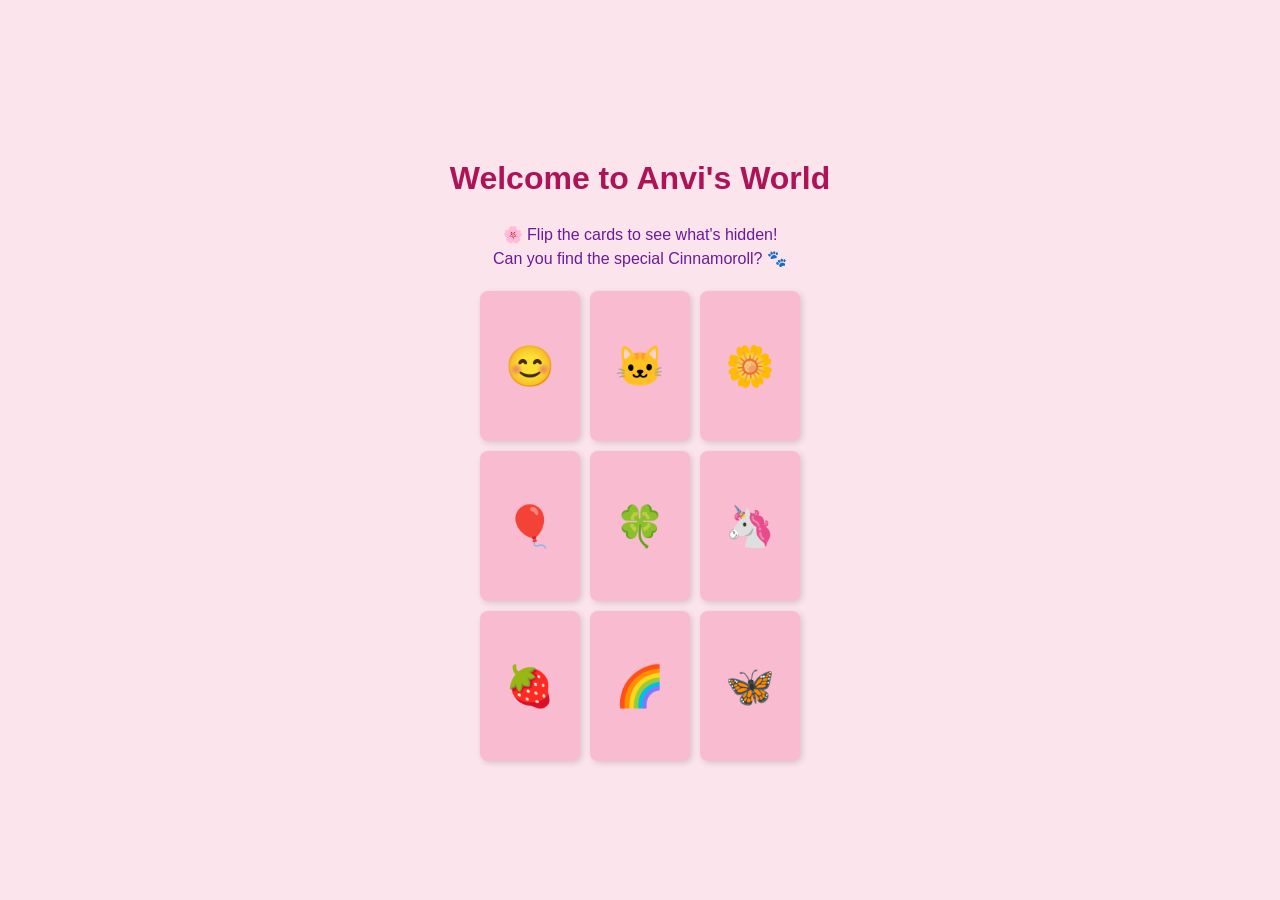
==== index.html @ c3a2f877 "Update index.html: add game instructions, Cinnamoroll center card, improved styling Co-authored-by: " ====
<!DOCTYPE html>
<html lang="en">
<head>
    <meta charset="UTF-8">
    <meta name="viewport" content="width=device-width, initial-scale=1.0">
    <title>Welcome to Anvi's World</title>
    <style>
        body {
            display: flex;
            flex-direction: column;
            align-items: center;
            justify-content: center;
            min-height: 100vh;
            margin: 0;
            padding: 20px;
            box-sizing: border-box;
            font-family: Arial, sans-serif;
            background-color: #fce4ec;
        }
        h1 {
            margin-bottom: 10px;
            text-align: center;
            color: #ad1457;
        }
        .instructions {
            margin-bottom: 20px;
            font-size: 16px;
            color: #6a1b9a;
            text-align: center;
            max-width: 360px;
            line-height: 1.5;
        }
        .grid {
            display: grid;
            grid-template-columns: repeat(3, 1fr);
            grid-gap: 10px;
        }
        .card {
            position: relative;
            width: 100px;
            height: 150px;
            perspective: 1000px;
            cursor: pointer;
        }
        .card-inner {
            position: absolute;
            width: 100%;
            height: 100%;
            transform-style: preserve-3d;
            transition: transform 0.6s;
        }
        .card:hover .card-inner {
            transform: rotateY(180deg);
        }
        .card-front, .card-back {
            position: absolute;
            width: 100%;
            height: 100%;
            backface-visibility: hidden;
            display: flex;
            justify-content: center;
            align-items: center;
            font-size: 40px;
            border-radius: 8px;
        }
        .card-front {
            background-color: #f8bbd0;
            box-shadow: 2px 2px 6px rgba(0,0,0,0.15);
        }
        .card-back {
            background-color: #fff;
            transform: rotateY(180deg);
            justify-content: center;
        }
        .gif {
            width: 80%;
            height: auto;
        }
        @media (max-width: 400px) {
            .card {
                width: 80px;
                height: 120px;
            }
            .card-front, .card-back {
                font-size: 30px;
            }
            .instructions {
                font-size: 14px;
            }
        }
    </style>
</head>
<body>
    <h1>Welcome to Anvi's World</h1>
    <p class="instructions">🌸 Flip the cards to see what's hidden!<br>Can you find the special Cinnamoroll? 🐾</p>
    <div class="grid">
        <div class="card">
            <div class="card-inner">
                <div class="card-front">😊</div>
                <div class="card-back"><img class="gif" src="https://media.giphy.com/media/Vuw9m5wXviFIQ/giphy.gif" alt="Rickroll GIF" width="80" height="80"></div>
            </div>
        </div>
        <div class="card"><div class="card-inner"><div class="card-front">🐱</div><div class="card-back">😄</div></div></div>
        <div class="card"><div class="card-inner"><div class="card-front">🌼</div><div class="card-back">🌟</div></div></div>
        <div class="card"><div class="card-inner"><div class="card-front">🎈</div><div class="card-back">💖</div></div></div>
        <div class="card"><div class="card-inner"><div class="card-front">🍀</div><div class="card-back"><img class="gif" src="https://media.giphy.com/media/sIIhZliB2McAo/giphy.gif" alt="Cinnamoroll GIF" width="80" height="80"></div></div></div>
        <div class="card"><div class="card-inner"><div class="card-front">🦄</div><div class="card-back">🍭</div></div></div>
        <div class="card"><div class="card-inner"><div class="card-front">🍓</div><div class="card-back">🐸</div></div></div>
        <div class="card"><div class="card-inner"><div class="card-front">🌈</div><div class="card-back">🍿</div></div></div>
        <div class="card"><div class="card-inner"><div class="card-front">🦋</div><div class="card-back">🌷</div></div></div>
    </div>
</body>
</html>
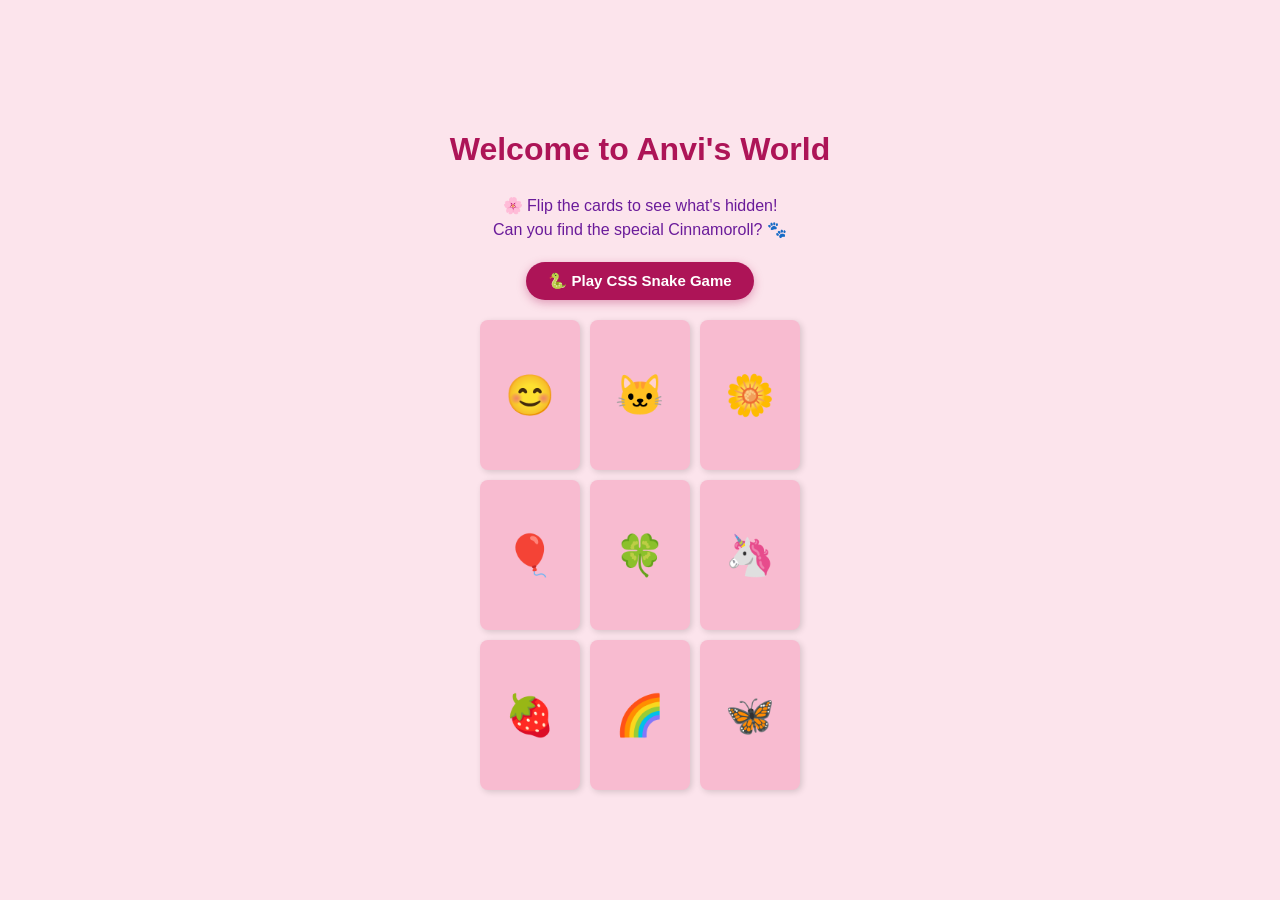
==== commit 21e76264: "feat: add pure CSS snake game (snake.html) and link from index.html Co-authored-by: anoop-harhare <1" ====
--- a/index.html
+++ b/index.html
@@ -88,11 +88,28 @@
                 font-size: 14px;
             }
         }
+        .snake-btn {
+            display: inline-block;
+            margin-bottom: 20px;
+            padding: 10px 22px;
+            background: #ad1457;
+            color: #fff;
+            text-decoration: none;
+            border-radius: 24px;
+            font-weight: bold;
+            font-size: 15px;
+            box-shadow: 0 3px 10px rgba(173,20,87,.35);
+        }
+        .snake-btn:hover {
+            background: #880e4f;
+        }
     </style>
 </head>
 <body>
     <h1>Welcome to Anvi's World</h1>
     <p class="instructions">🌸 Flip the cards to see what's hidden!<br>Can you find the special Cinnamoroll? 🐾</p>
+    <a href="snake.html" class="snake-btn">🐍 Play CSS Snake Game</a>
+
     <div class="grid">
         <div class="card">
             <div class="card-inner">
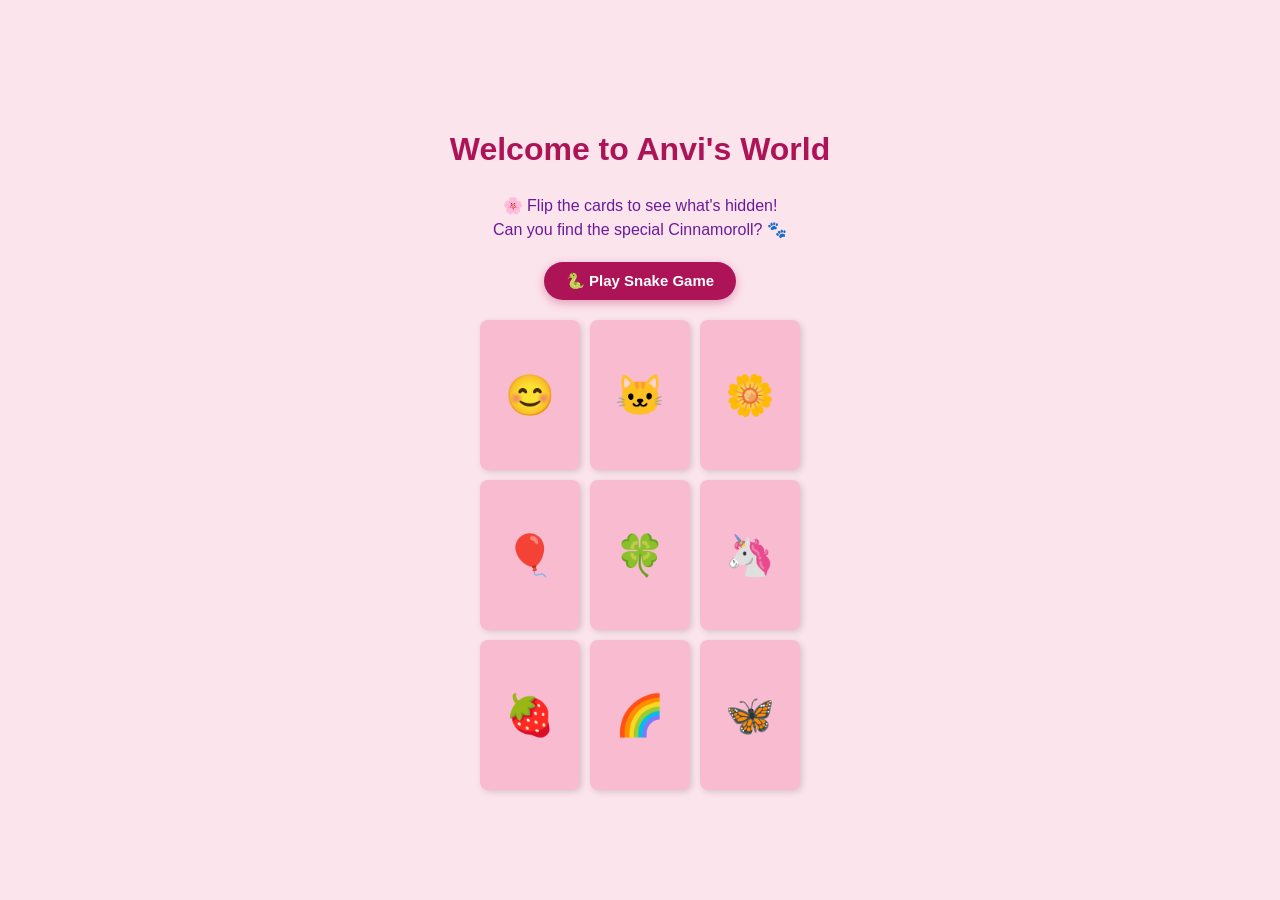
==== commit f70585a3: "Replace CSS snake animation with interactive JavaScript canvas snake game Co-authored-by: anoop-harh" ====
--- a/index.html
+++ b/index.html
@@ -108,7 +108,7 @@
 <body>
     <h1>Welcome to Anvi's World</h1>
     <p class="instructions">🌸 Flip the cards to see what's hidden!<br>Can you find the special Cinnamoroll? 🐾</p>
-    <a href="snake.html" class="snake-btn">🐍 Play CSS Snake Game</a>
+    <a href="snake.html" class="snake-btn">🐍 Play Snake Game</a>
 
     <div class="grid">
         <div class="card">
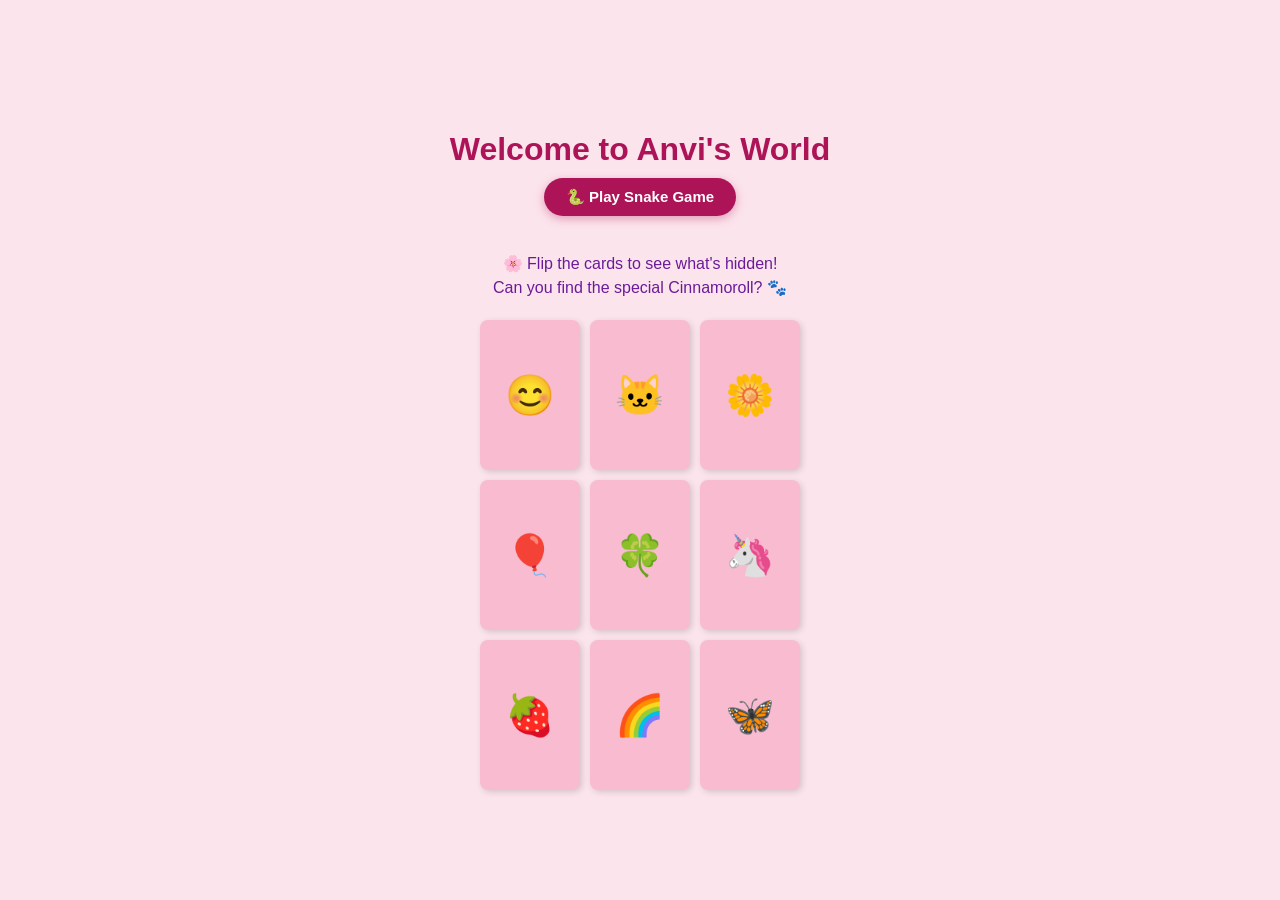
==== commit 94847d95: "move button up" ====
--- a/index.html
+++ b/index.html
@@ -107,8 +107,8 @@
 </head>
 <body>
     <h1>Welcome to Anvi's World</h1>
+    <a href="snake.html" class="snake-btn">🐍 Play Snake Game</a>
     <p class="instructions">🌸 Flip the cards to see what's hidden!<br>Can you find the special Cinnamoroll? 🐾</p>
-    <a href="snake.html" class="snake-btn">🐍 Play Snake Game</a>
 
     <div class="grid">
         <div class="card">
@@ -127,4 +127,4 @@
         <div class="card"><div class="card-inner"><div class="card-front">🦋</div><div class="card-back">🌷</div></div></div>
     </div>
 </body>
-</html>+</html>
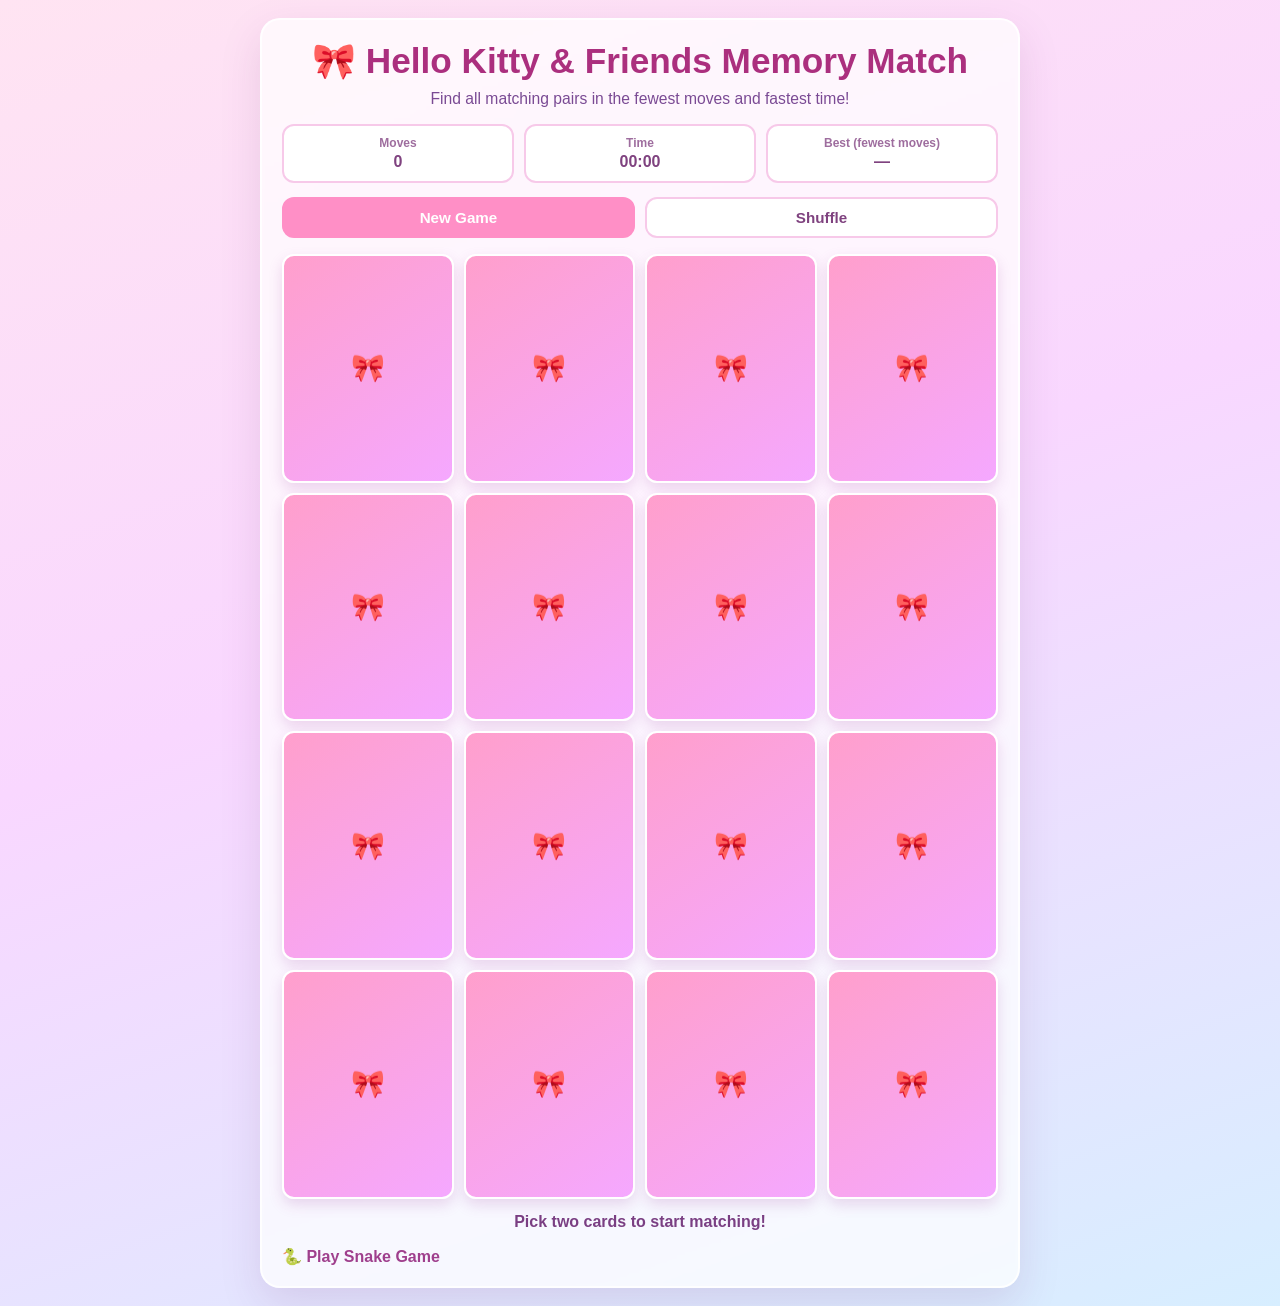
==== commit c8a697f7: "add" ====
--- a/index.html
+++ b/index.html
@@ -3,128 +3,432 @@
 <head>
     <meta charset="UTF-8">
     <meta name="viewport" content="width=device-width, initial-scale=1.0">
-    <title>Welcome to Anvi's World</title>
+    <title>Hello Kitty & Friends Memory Match</title>
     <style>
+        :root {
+            color-scheme: light;
+        }
+
+        * {
+            box-sizing: border-box;
+        }
+
         body {
+            margin: 0;
+            min-height: 100vh;
+            font-family: "Trebuchet MS", Arial, sans-serif;
+            background: linear-gradient(160deg, #ffe4f2 0%, #f9d7ff 45%, #d7eeff 100%);
+            color: #6f2d6f;
+            display: flex;
+            justify-content: center;
+            padding: 18px;
+        }
+
+        .app {
+            width: 100%;
+            max-width: 760px;
+        }
+
+        .card-shell {
+            background: rgba(255, 255, 255, 0.72);
+            border: 2px solid rgba(255, 255, 255, 0.85);
+            border-radius: 20px;
+            padding: 20px;
+            box-shadow: 0 16px 40px rgba(125, 62, 125, 0.15);
+            backdrop-filter: blur(2px);
+        }
+
+        h1 {
+            margin: 0;
+            text-align: center;
+            font-size: clamp(1.6rem, 3vw, 2.2rem);
+            color: #ab2f7e;
+        }
+
+        .subtitle {
+            margin: 8px 0 16px;
+            text-align: center;
+            color: #7a4a94;
+            font-size: 0.98rem;
+        }
+
+        .controls {
+            display: grid;
+            grid-template-columns: repeat(3, minmax(0, 1fr));
+            gap: 10px;
+            margin-bottom: 14px;
+        }
+
+        .stat, .btn {
+            background: #ffffff;
+            border: 2px solid #f7c9e9;
+            border-radius: 12px;
+            padding: 10px;
+            text-align: center;
+            font-weight: 700;
+            color: #7f427f;
+        }
+
+        .stat small {
+            display: block;
+            font-size: 0.75rem;
+            color: #9e6d9e;
+            margin-bottom: 3px;
+        }
+
+        .actions {
+            display: flex;
+            gap: 10px;
+            margin-bottom: 16px;
+        }
+
+        .btn {
+            cursor: pointer;
+            transition: transform 0.15s ease, box-shadow 0.15s ease;
+            font-size: 0.95rem;
+        }
+
+        .btn:hover {
+            transform: translateY(-1px);
+            box-shadow: 0 6px 14px rgba(138, 66, 138, 0.14);
+        }
+
+        .btn.primary {
+            background: #ff8fc6;
+            border-color: #ff8fc6;
+            color: white;
+            flex: 1;
+        }
+
+        .btn.secondary {
+            background: #fff;
+            flex: 1;
+        }
+
+        .board {
+            display: grid;
+            grid-template-columns: repeat(4, minmax(0, 1fr));
+            gap: 10px;
+        }
+
+        .memory-card {
+            position: relative;
+            aspect-ratio: 3 / 4;
+            border: 0;
+            padding: 0;
+            background: transparent;
+            cursor: pointer;
+            perspective: 900px;
+        }
+
+        .memory-card:disabled {
+            cursor: default;
+        }
+
+        .memory-inner {
+            position: absolute;
+            inset: 0;
+            transition: transform 0.45s ease;
+            transform-style: preserve-3d;
+        }
+
+        .memory-card.is-flipped .memory-inner,
+        .memory-card.is-matched .memory-inner {
+            transform: rotateY(180deg);
+        }
+
+        .face {
+            position: absolute;
+            inset: 0;
+            border-radius: 12px;
             display: flex;
             flex-direction: column;
             align-items: center;
             justify-content: center;
-            min-height: 100vh;
-            margin: 0;
-            padding: 20px;
-            box-sizing: border-box;
-            font-family: Arial, sans-serif;
-            background-color: #fce4ec;
-        }
-        h1 {
-            margin-bottom: 10px;
+            backface-visibility: hidden;
+            user-select: none;
+        }
+
+        .front {
+            background: linear-gradient(145deg, #ff9fcc 0%, #f5a8ff 100%);
+            color: white;
+            font-size: 1.7rem;
+            border: 2px solid #fff;
+            box-shadow: 0 6px 14px rgba(164, 77, 164, 0.2);
+        }
+
+        .back {
+            transform: rotateY(180deg);
+            background: #fff;
+            border: 2px solid #f4c8e5;
+            color: #7f427f;
+            padding: 6px;
+            gap: 4px;
+        }
+
+        .char-emoji {
+            font-size: 1.6rem;
+        }
+
+        .char-name {
+            font-size: 0.68rem;
+            font-weight: 700;
             text-align: center;
-            color: #ad1457;
-        }
-        .instructions {
-            margin-bottom: 20px;
-            font-size: 16px;
-            color: #6a1b9a;
+            line-height: 1.1;
+        }
+
+        .memory-card.is-matched .back {
+            border-color: #8edfb8;
+            background: #eefcf5;
+        }
+
+        .status {
+            min-height: 24px;
+            margin-top: 14px;
             text-align: center;
-            max-width: 360px;
-            line-height: 1.5;
-        }
-        .grid {
-            display: grid;
-            grid-template-columns: repeat(3, 1fr);
-            grid-gap: 10px;
-        }
-        .card {
-            position: relative;
-            width: 100px;
-            height: 150px;
-            perspective: 1000px;
-            cursor: pointer;
-        }
-        .card-inner {
-            position: absolute;
-            width: 100%;
-            height: 100%;
-            transform-style: preserve-3d;
-            transition: transform 0.6s;
-        }
-        .card:hover .card-inner {
-            transform: rotateY(180deg);
-        }
-        .card-front, .card-back {
-            position: absolute;
-            width: 100%;
-            height: 100%;
-            backface-visibility: hidden;
-            display: flex;
-            justify-content: center;
-            align-items: center;
-            font-size: 40px;
-            border-radius: 8px;
-        }
-        .card-front {
-            background-color: #f8bbd0;
-            box-shadow: 2px 2px 6px rgba(0,0,0,0.15);
-        }
-        .card-back {
-            background-color: #fff;
-            transform: rotateY(180deg);
-            justify-content: center;
-        }
-        .gif {
-            width: 80%;
-            height: auto;
-        }
-        @media (max-width: 400px) {
-            .card {
-                width: 80px;
-                height: 120px;
-            }
-            .card-front, .card-back {
-                font-size: 30px;
-            }
-            .instructions {
-                font-size: 14px;
-            }
-        }
-        .snake-btn {
+            font-weight: 700;
+            color: #7a3f83;
+        }
+
+        .snake-link {
             display: inline-block;
-            margin-bottom: 20px;
-            padding: 10px 22px;
-            background: #ad1457;
-            color: #fff;
+            margin-top: 10px;
+            color: #9f3f8d;
             text-decoration: none;
-            border-radius: 24px;
-            font-weight: bold;
-            font-size: 15px;
-            box-shadow: 0 3px 10px rgba(173,20,87,.35);
-        }
-        .snake-btn:hover {
-            background: #880e4f;
+            font-weight: 700;
+        }
+
+        .snake-link:hover {
+            text-decoration: underline;
+        }
+
+        @media (max-width: 560px) {
+            .controls {
+                grid-template-columns: 1fr;
+            }
+
+            .board {
+                grid-template-columns: repeat(3, minmax(0, 1fr));
+            }
+
+            .char-name {
+                font-size: 0.62rem;
+            }
         }
     </style>
 </head>
 <body>
-    <h1>Welcome to Anvi's World</h1>
-    <a href="snake.html" class="snake-btn">🐍 Play Snake Game</a>
-    <p class="instructions">🌸 Flip the cards to see what's hidden!<br>Can you find the special Cinnamoroll? 🐾</p>
-
-    <div class="grid">
-        <div class="card">
-            <div class="card-inner">
-                <div class="card-front">😊</div>
-                <div class="card-back"><img class="gif" src="https://media.giphy.com/media/Vuw9m5wXviFIQ/giphy.gif" alt="Rickroll GIF" width="80" height="80"></div>
+    <main class="app">
+        <section class="card-shell">
+            <h1>🎀 Hello Kitty & Friends Memory Match</h1>
+            <p class="subtitle">Find all matching pairs in the fewest moves and fastest time!</p>
+
+            <div class="controls" aria-live="polite">
+                <div class="stat"><small>Moves</small><span id="move-count">0</span></div>
+                <div class="stat"><small>Time</small><span id="time-count">00:00</span></div>
+                <div class="stat"><small>Best (fewest moves)</small><span id="best-score">—</span></div>
             </div>
-        </div>
-        <div class="card"><div class="card-inner"><div class="card-front">🐱</div><div class="card-back">😄</div></div></div>
-        <div class="card"><div class="card-inner"><div class="card-front">🌼</div><div class="card-back">🌟</div></div></div>
-        <div class="card"><div class="card-inner"><div class="card-front">🎈</div><div class="card-back">💖</div></div></div>
-        <div class="card"><div class="card-inner"><div class="card-front">🍀</div><div class="card-back"><img class="gif" src="https://media.giphy.com/media/sIIhZliB2McAo/giphy.gif" alt="Cinnamoroll GIF" width="80" height="80"></div></div></div>
-        <div class="card"><div class="card-inner"><div class="card-front">🦄</div><div class="card-back">🍭</div></div></div>
-        <div class="card"><div class="card-inner"><div class="card-front">🍓</div><div class="card-back">🐸</div></div></div>
-        <div class="card"><div class="card-inner"><div class="card-front">🌈</div><div class="card-back">🍿</div></div></div>
-        <div class="card"><div class="card-inner"><div class="card-front">🦋</div><div class="card-back">🌷</div></div></div>
-    </div>
+
+            <div class="actions">
+                <button class="btn primary" id="new-game-btn" type="button">New Game</button>
+                <button class="btn secondary" id="shuffle-btn" type="button">Shuffle</button>
+            </div>
+
+            <div id="memory-board" class="board" role="grid" aria-label="Memory match game board"></div>
+            <div id="status" class="status" aria-live="polite"></div>
+            <a href="snake.html" class="snake-link">🐍 Play Snake Game</a>
+        </section>
+    </main>
+
+    <script>
+        const characters = [
+            { id: "hello-kitty", name: "Hello Kitty", emoji: "🎀" },
+            { id: "my-melody", name: "My Melody", emoji: "🩷" },
+            { id: "kuromi", name: "Kuromi", emoji: "💜" },
+            { id: "cinnamoroll", name: "Cinnamoroll", emoji: "☁️" },
+            { id: "pochacco", name: "Pochacco", emoji: "⚽" },
+            { id: "badtz-maru", name: "Badtz-Maru", emoji: "🐧" },
+            { id: "keroppi", name: "Keroppi", emoji: "🐸" },
+            { id: "pompompurin", name: "Pompompurin", emoji: "🍮" }
+        ];
+
+        const boardElement = document.getElementById("memory-board");
+        const movesElement = document.getElementById("move-count");
+        const timeElement = document.getElementById("time-count");
+        const bestElement = document.getElementById("best-score");
+        const statusElement = document.getElementById("status");
+        const newGameButton = document.getElementById("new-game-btn");
+        const shuffleButton = document.getElementById("shuffle-btn");
+
+        let cards = [];
+        let firstCard = null;
+        let secondCard = null;
+        let lockBoard = false;
+        let moves = 0;
+        let matches = 0;
+        let timerId = null;
+        let secondsElapsed = 0;
+        let hasStarted = false;
+
+        function shuffleArray(array) {
+            const shuffled = [...array];
+            for (let i = shuffled.length - 1; i > 0; i -= 1) {
+                const randomIndex = Math.floor(Math.random() * (i + 1));
+                [shuffled[i], shuffled[randomIndex]] = [shuffled[randomIndex], shuffled[i]];
+            }
+            return shuffled;
+        }
+
+        function formatTime(totalSeconds) {
+            const mins = String(Math.floor(totalSeconds / 60)).padStart(2, "0");
+            const secs = String(totalSeconds % 60).padStart(2, "0");
+            return `${mins}:${secs}`;
+        }
+
+        function updateStats() {
+            movesElement.textContent = String(moves);
+            timeElement.textContent = formatTime(secondsElapsed);
+        }
+
+        function startTimer() {
+            if (timerId) return;
+            timerId = setInterval(() => {
+                secondsElapsed += 1;
+                updateStats();
+            }, 1000);
+        }
+
+        function stopTimer() {
+            clearInterval(timerId);
+            timerId = null;
+        }
+
+        function setBestScoreIfNeeded() {
+            const key = "hello-kitty-memory-best";
+            const previousBest = Number(localStorage.getItem(key));
+            if (!previousBest || moves < previousBest) {
+                localStorage.setItem(key, String(moves));
+            }
+            const best = Number(localStorage.getItem(key));
+            bestElement.textContent = best ? String(best) : "—";
+        }
+
+        function loadBestScore() {
+            const best = Number(localStorage.getItem("hello-kitty-memory-best"));
+            bestElement.textContent = best ? String(best) : "—";
+        }
+
+        function resetTurnState() {
+            firstCard = null;
+            secondCard = null;
+            lockBoard = false;
+        }
+
+        function handleWin() {
+            stopTimer();
+            setBestScoreIfNeeded();
+            statusElement.textContent = `You won in ${moves} moves and ${formatTime(secondsElapsed)}! 🎉`;
+        }
+
+        function checkForMatch() {
+            const isMatch = firstCard.dataset.characterId === secondCard.dataset.characterId;
+
+            if (isMatch) {
+                firstCard.classList.add("is-matched");
+                secondCard.classList.add("is-matched");
+                firstCard.disabled = true;
+                secondCard.disabled = true;
+                matches += 1;
+                resetTurnState();
+
+                if (matches === characters.length) {
+                    handleWin();
+                }
+                return;
+            }
+
+            lockBoard = true;
+            window.setTimeout(() => {
+                firstCard.classList.remove("is-flipped");
+                secondCard.classList.remove("is-flipped");
+                resetTurnState();
+            }, 700);
+        }
+
+        function handleCardClick(event) {
+            const card = event.currentTarget;
+            if (lockBoard || card === firstCard || card.classList.contains("is-matched")) {
+                return;
+            }
+
+            if (!hasStarted) {
+                hasStarted = true;
+                startTimer();
+                statusElement.textContent = "";
+            }
+
+            card.classList.add("is-flipped");
+
+            if (!firstCard) {
+                firstCard = card;
+                return;
+            }
+
+            secondCard = card;
+            moves += 1;
+            updateStats();
+            checkForMatch();
+        }
+
+        function createCardElement(character) {
+            const button = document.createElement("button");
+            button.className = "memory-card";
+            button.type = "button";
+            button.dataset.characterId = character.id;
+            button.setAttribute("aria-label", `Memory card for ${character.name}`);
+
+            button.innerHTML = `
+                <span class="memory-inner">
+                    <span class="face front">🎀</span>
+                    <span class="face back">
+                        <span class="char-emoji" aria-hidden="true">${character.emoji}</span>
+                        <span class="char-name">${character.name}</span>
+                    </span>
+                </span>
+            `;
+
+            button.addEventListener("click", handleCardClick);
+            return button;
+        }
+
+        function renderBoard() {
+            boardElement.innerHTML = "";
+            cards.forEach((card) => boardElement.appendChild(card));
+        }
+
+        function createDeck() {
+            const deckData = shuffleArray([...characters, ...characters]);
+            cards = deckData.map(createCardElement);
+        }
+
+        function startGame() {
+            stopTimer();
+            hasStarted = false;
+            secondsElapsed = 0;
+            moves = 0;
+            matches = 0;
+            resetTurnState();
+            updateStats();
+            statusElement.textContent = "Pick two cards to start matching!";
+            createDeck();
+            renderBoard();
+        }
+
+        newGameButton.addEventListener("click", startGame);
+        shuffleButton.addEventListener("click", startGame);
+
+        loadBestScore();
+        startGame();
+    </script>
 </body>
 </html>
